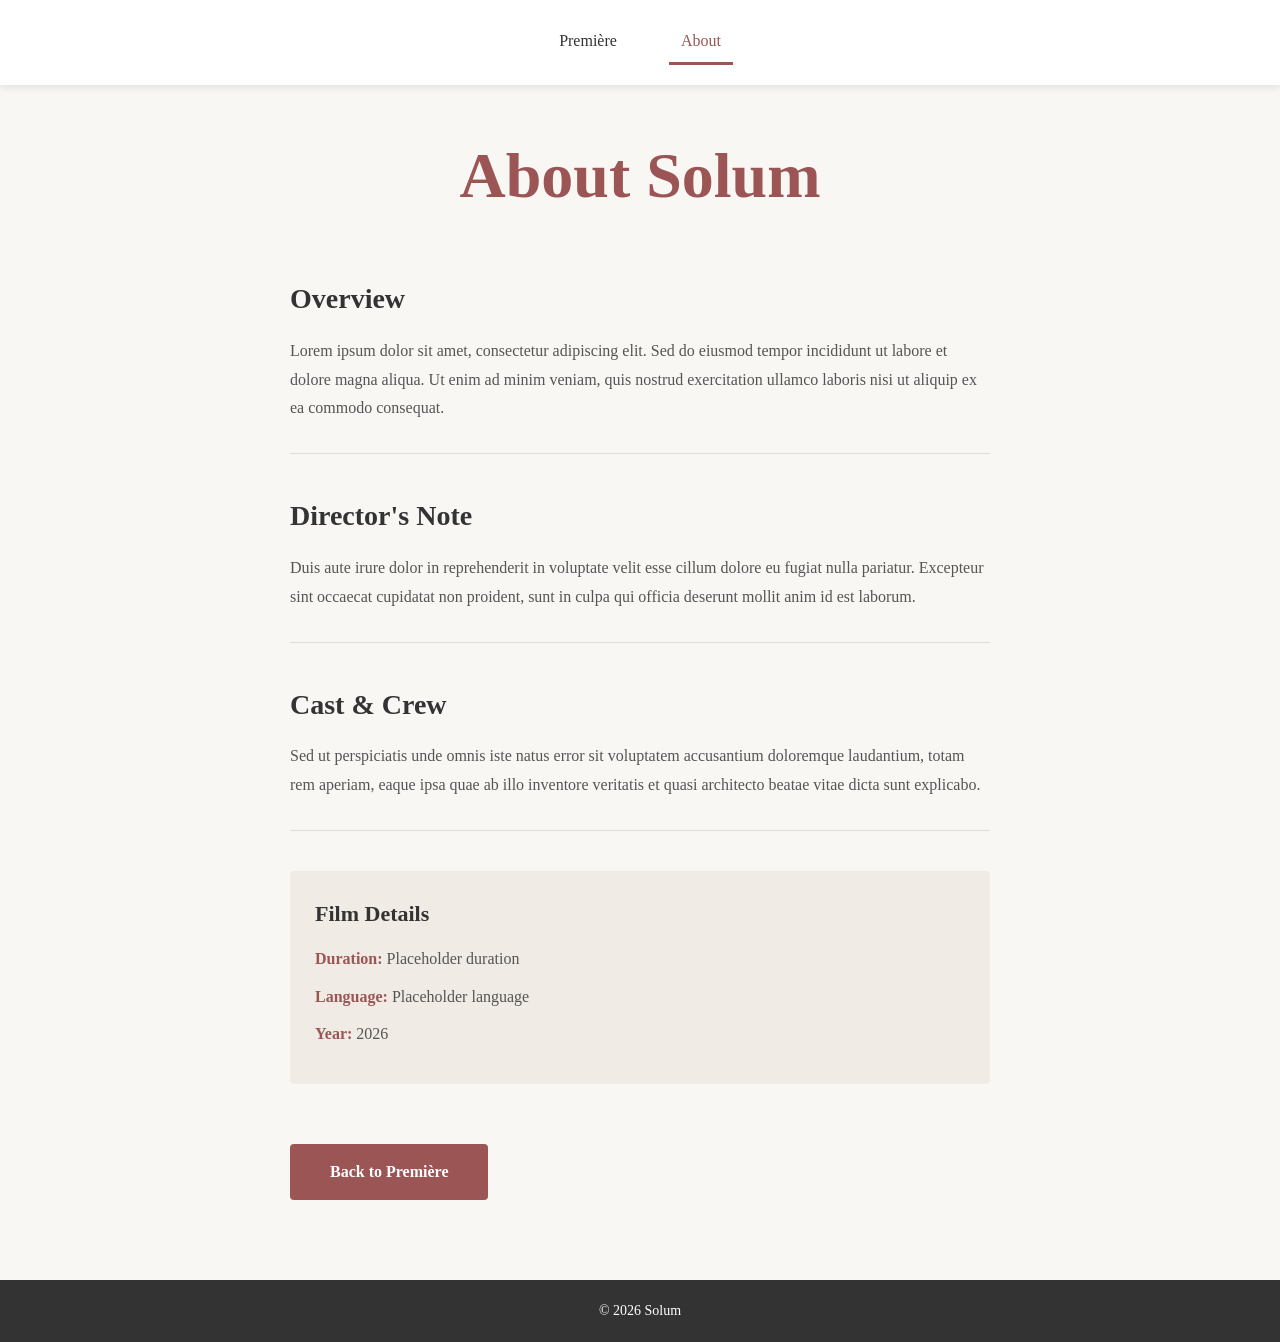
==== html/info.html @ c69c438b "Added the html and css files" ====
<!DOCTYPE html>
<html lang="en">
<head>
    <meta charset="UTF-8">
    <meta name="viewport" content="width=device-width, initial-scale=1.0">
    <title>Solum - About</title>
    <link rel="stylesheet" href="styles.css">
</head>
<body>
    <nav class="navbar">
        <div class="nav-container">
            <a href="index.html" class="nav-link">Première</a>
            <a href="info.html" class="nav-link active">About</a>
        </div>
    </nav>

    <div class="container info-page">
        <div class="info-content">
            <h1 class="page-title">About Solum</h1>
            
            <section class="info-section">
                <h2>Overview</h2>
                <p>
                    Lorem ipsum dolor sit amet, consectetur adipiscing elit. Sed do eiusmod tempor incididunt ut labore 
                    et dolore magna aliqua. Ut enim ad minim veniam, quis nostrud exercitation ullamco laboris nisi ut 
                    aliquip ex ea commodo consequat.
                </p>
            </section>

            <section class="info-section">
                <h2>Director's Note</h2>
                <p>
                    Duis aute irure dolor in reprehenderit in voluptate velit esse cillum dolore eu fugiat nulla pariatur. 
                    Excepteur sint occaecat cupidatat non proident, sunt in culpa qui officia deserunt mollit anim id est laborum.
                </p>
            </section>

            <section class="info-section">
                <h2>Cast & Crew</h2>
                <p>
                    Sed ut perspiciatis unde omnis iste natus error sit voluptatem accusantium doloremque laudantium, 
                    totam rem aperiam, eaque ipsa quae ab illo inventore veritatis et quasi architecto beatae vitae dicta sunt explicabo.
                </p>
            </section>

            <section class="info-section info-credits">
                <h3>Film Details</h3>
                <ul>
                    <li><strong>Duration:</strong> Placeholder duration</li>
                    <li><strong>Language:</strong> Placeholder language</li>
                    <li><strong>Year:</strong> 2026</li>
                </ul>
            </section>

            <a href="index.html" class="cta-button">Back to Première</a>
        </div>
    </div>

    <footer class="footer">
        <p>&copy; 2026 Solum</p>
    </footer>
</body>
</html>
---- html/styles.css ----
* {
    margin: 0;
    padding: 0;
    box-sizing: border-box;
}

body {
    font-family: 'Georgia', 'Garamond', serif;
    color: #333;
    background-color: #f9f7f4;
    line-height: 1.6;
}

.navbar {
    background-color: #fff;
    box-shadow: 0 2px 8px rgba(0, 0, 0, 0.1);
    position: sticky;
    top: 0;
    z-index: 100;
}

.nav-container {
    max-width: 1000px;
    margin: 0 auto;
    display: flex;
    justify-content: center;
    gap: 40px;
    padding: 20px;
}

.nav-link {
    text-decoration: none;
    color: #333;
    font-size: 16px;
    font-weight: 500;
    padding: 8px 12px;
    border-bottom: 3px solid transparent;
    transition: all 0.3s ease;
}

.nav-link:hover {
    color: #9B5555;
}

.nav-link.active {
    color: #9B5555;
    border-bottom-color: #9B5555;
}

.container {
    max-width: 1000px;
    margin: 0 auto;
    padding: 40px 20px;
    min-height: calc(100vh - 200px);
}

/* Premiere Page Styles */
.premiere-page {
    display: flex;
    align-items: center;
    justify-content: center;
}

.premiere-content {
    text-align: center;
    width: 100%;
}

.logo-section {
    margin-bottom: 60px;
}

.solum-logo {
    font-size: 120px;
    font-weight: bold;
    color: #9B5555;
    text-shadow: 2px 2px 4px rgba(0, 0, 0, 0.1);
    letter-spacing: 8px;
    font-family: 'Arial', sans-serif;
    text-transform: uppercase;
    margin-bottom: 40px;
}

.premiere-info {
    margin-bottom: 50px;
}

.section-label {
    font-size: 24px;
    color: #666;
    font-weight: normal;
    margin-bottom: 20px;
    letter-spacing: 2px;
    text-transform: uppercase;
}

.date-main {
    font-size: 72px;
    color: #9B5555;
    font-weight: bold;
    margin-bottom: 15px;
    font-family: 'Georgia', serif;
}

.day {
    font-size: 20px;
    color: #666;
    text-transform: lowercase;
    letter-spacing: 2px;
}

.event-details {
    margin-bottom: 50px;
}

.detail-box {
    margin-bottom: 30px;
}

.location-title {
    font-size: 28px;
    color: #333;
    margin-bottom: 10px;
    font-weight: 600;
}

.times {
    font-size: 18px;
    color: #666;
    letter-spacing: 1px;
}

.location-label {
    font-size: 20px;
    color: #9B5555;
    font-weight: normal;
}

.cta-button {
    display: inline-block;
    padding: 15px 40px;
    background-color: #9B5555;
    color: white;
    text-decoration: none;
    border-radius: 4px;
    font-size: 16px;
    font-weight: 600;
    transition: all 0.3s ease;
    margin-top: 20px;
}

.cta-button:hover {
    background-color: #7a4444;
    transform: translateY(-2px);
    box-shadow: 0 4px 12px rgba(155, 85, 85, 0.3);
}

/* Info Page Styles */
.info-page {
    background-color: #f9f7f4;
}

.info-content {
    max-width: 700px;
    margin: 0 auto;
}

.page-title {
    font-size: 64px;
    color: #9B5555;
    margin-bottom: 50px;
    text-align: center;
    font-weight: bold;
}

.info-section {
    margin-bottom: 40px;
    padding-bottom: 30px;
    border-bottom: 1px solid #ddd;
}

.info-section:last-of-type {
    border-bottom: none;
}

.info-section h2 {
    font-size: 28px;
    color: #333;
    margin-bottom: 15px;
    font-weight: 600;
}

.info-section h3 {
    font-size: 22px;
    color: #333;
    margin-bottom: 15px;
    font-weight: 600;
}

.info-section p {
    font-size: 16px;
    color: #555;
    line-height: 1.8;
}

.info-credits {
    background-color: #f0ebe5;
    padding: 25px;
    border-radius: 4px;
    border: none;
}

.info-credits ul {
    list-style: none;
    margin-top: 15px;
}

.info-credits li {
    margin-bottom: 12px;
    font-size: 16px;
    color: #555;
}

.info-credits strong {
    color: #9B5555;
    font-weight: 600;
}

/* Footer */
.footer {
    background-color: #333;
    color: #fff;
    text-align: center;
    padding: 20px;
    margin-top: 40px;
}

.footer p {
    margin: 0;
    font-size: 14px;
}

/* Responsive Design */
@media (max-width: 768px) {
    .solum-logo {
        font-size: 80px;
        letter-spacing: 4px;
    }

    .date-main {
        font-size: 48px;
    }

    .page-title {
        font-size: 42px;
    }

    .nav-container {
        gap: 20px;
    }

    .nav-link {
        font-size: 14px;
    }

    .premiere-content {
        padding: 20px;
    }

    .info-content {
        padding: 0 20px;
    }

    .info-section h2 {
        font-size: 24px;
    }

    .location-title {
        font-size: 24px;
    }
}

@media (max-width: 480px) {
    .solum-logo {
        font-size: 60px;
        letter-spacing: 2px;
    }

    .date-main {
        font-size: 36px;
    }

    .page-title {
        font-size: 32px;
    }

    .nav-container {
        gap: 15px;
        padding: 15px;
    }

    .nav-link {
        font-size: 12px;
    }
}
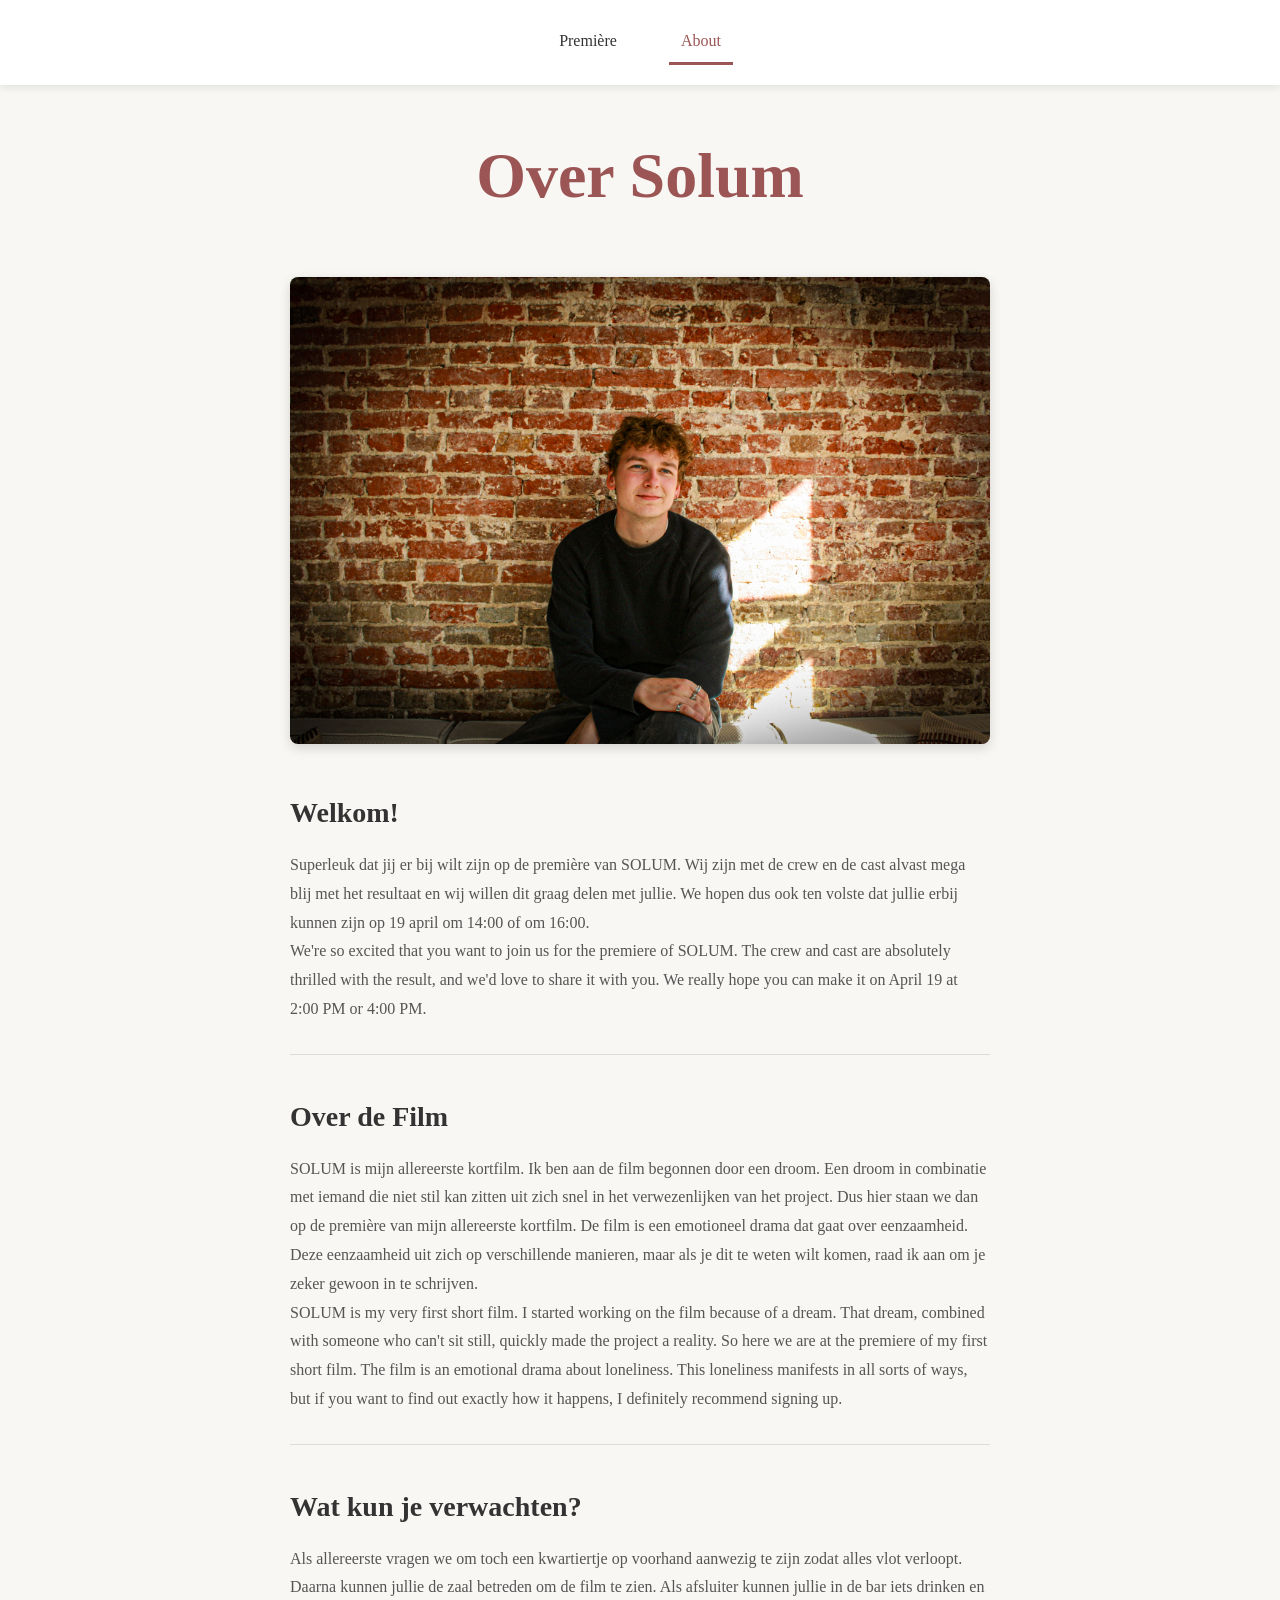
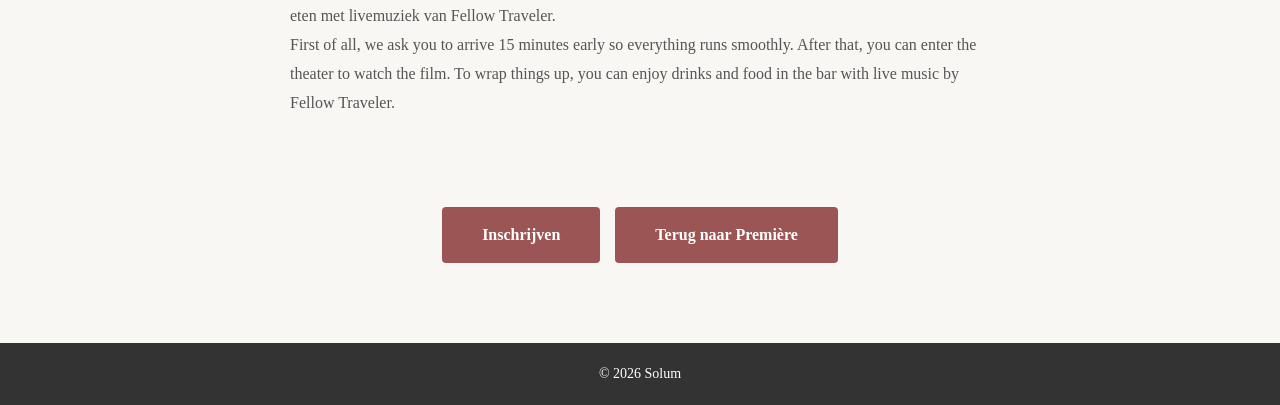
==== commit b46a0b22: "commit message" ====
--- a/html/info.html
+++ b/html/info.html
@@ -16,43 +16,46 @@
 
     <div class="container info-page">
         <div class="info-content">
-            <h1 class="page-title">About Solum</h1>
+            <h1 class="page-title">Over Solum</h1>
+            
+            <div class="info-image-section">
+                <img src="../photos/fotoSolumn2.jpg" alt="Solum Film" class="info-image">
+            </div>
             
             <section class="info-section">
-                <h2>Overview</h2>
+                <h2>Welkom!</h2>
                 <p>
-                    Lorem ipsum dolor sit amet, consectetur adipiscing elit. Sed do eiusmod tempor incididunt ut labore 
-                    et dolore magna aliqua. Ut enim ad minim veniam, quis nostrud exercitation ullamco laboris nisi ut 
-                    aliquip ex ea commodo consequat.
+                    Superleuk dat jij er bij wilt zijn op de première van SOLUM. Wij zijn met de crew en de cast alvast mega blij met het resultaat en wij willen dit graag delen met jullie. We hopen dus ook ten volste dat jullie erbij kunnen zijn op 19 april om 14:00 of om 16:00.
+                </p>
+                <p>
+                    We're so excited that you want to join us for the premiere of SOLUM. The crew and cast are absolutely thrilled with the result, and we'd love to share it with you. We really hope you can make it on April 19 at 2:00 PM or 4:00 PM.
                 </p>
             </section>
 
             <section class="info-section">
-                <h2>Director's Note</h2>
+                <h2>Over de Film</h2>
                 <p>
-                    Duis aute irure dolor in reprehenderit in voluptate velit esse cillum dolore eu fugiat nulla pariatur. 
-                    Excepteur sint occaecat cupidatat non proident, sunt in culpa qui officia deserunt mollit anim id est laborum.
+                    SOLUM is mijn allereerste kortfilm. Ik ben aan de film begonnen door een droom. Een droom in combinatie met iemand die niet stil kan zitten uit zich snel in het verwezenlijken van het project. Dus hier staan we dan op de première van mijn allereerste kortfilm. De film is een emotioneel drama dat gaat over eenzaamheid. Deze eenzaamheid uit zich op verschillende manieren, maar als je dit te weten wilt komen, raad ik aan om je zeker gewoon in te schrijven.
+                </p>
+                <p>
+                    SOLUM is my very first short film. I started working on the film because of a dream. That dream, combined with someone who can't sit still, quickly made the project a reality. So here we are at the premiere of my first short film. The film is an emotional drama about loneliness. This loneliness manifests in all sorts of ways, but if you want to find out exactly how it happens, I definitely recommend signing up.
                 </p>
             </section>
 
             <section class="info-section">
-                <h2>Cast & Crew</h2>
+                <h2>Wat kun je verwachten?</h2>
                 <p>
-                    Sed ut perspiciatis unde omnis iste natus error sit voluptatem accusantium doloremque laudantium, 
-                    totam rem aperiam, eaque ipsa quae ab illo inventore veritatis et quasi architecto beatae vitae dicta sunt explicabo.
+                    Als allereerste vragen we om toch een kwartiertje op voorhand aanwezig te zijn zodat alles vlot verloopt. Daarna kunnen jullie de zaal betreden om de film te zien. Als afsluiter kunnen jullie in de bar iets drinken en eten met livemuziek van Fellow Traveler.
+                </p>
+                <p>
+                    First of all, we ask you to arrive 15 minutes early so everything runs smoothly. After that, you can enter the theater to watch the film. To wrap things up, you can enjoy drinks and food in the bar with live music by Fellow Traveler.
                 </p>
             </section>
 
-            <section class="info-section info-credits">
-                <h3>Film Details</h3>
-                <ul>
-                    <li><strong>Duration:</strong> Placeholder duration</li>
-                    <li><strong>Language:</strong> Placeholder language</li>
-                    <li><strong>Year:</strong> 2026</li>
-                </ul>
-            </section>
-
-            <a href="index.html" class="cta-button">Back to Première</a>
+            <div class="button-container">
+                <a href="https://docs.google.com/forms/d/e/1FAIpQLSdYB4UhrbzXj-QaIYaKvRNuQSHkZJpy-KOoApPtfoA7XY-EGg/viewform?usp=header" target="_blank" class="cta-button cta-signup">Inschrijven</a>
+                <a href="index.html" class="cta-button">Terug naar Première</a>
+            </div>
         </div>
     </div>
 
--- a/html/styles.css
+++ b/html/styles.css
@@ -59,26 +59,28 @@
     display: flex;
     align-items: center;
     justify-content: center;
+    background: linear-gradient(rgba(0, 0, 0, 0.4), rgba(0, 0, 0, 0.4)), url('../photos/fotoSolumn.jpg') center/cover no-repeat fixed;
+    min-height: 100vh;
+    color: white;
 }
 
 .premiere-content {
     text-align: center;
     width: 100%;
+    text-shadow: 2px 2px 8px rgba(0, 0, 0, 0.5);
 }
 
 .logo-section {
     margin-bottom: 60px;
-}
-
-.solum-logo {
-    font-size: 120px;
-    font-weight: bold;
-    color: #9B5555;
-    text-shadow: 2px 2px 4px rgba(0, 0, 0, 0.1);
-    letter-spacing: 8px;
-    font-family: 'Arial', sans-serif;
-    text-transform: uppercase;
-    margin-bottom: 40px;
+    margin-top: -80px;
+}
+
+.solum-logo-img {
+    max-width: 300px;
+    height: auto;
+    display: block;
+    margin: 0 auto 40px;
+    filter: drop-shadow(0 0 10px rgba(0, 0, 0, 0.7));
 }
 
 .premiere-info {
@@ -87,7 +89,7 @@
 
 .section-label {
     font-size: 24px;
-    color: #666;
+    color: #fff;
     font-weight: normal;
     margin-bottom: 20px;
     letter-spacing: 2px;
@@ -96,7 +98,7 @@
 
 .date-main {
     font-size: 72px;
-    color: #9B5555;
+    color: #fff;
     font-weight: bold;
     margin-bottom: 15px;
     font-family: 'Georgia', serif;
@@ -104,7 +106,7 @@
 
 .day {
     font-size: 20px;
-    color: #666;
+    color: #fff;
     text-transform: lowercase;
     letter-spacing: 2px;
 }
@@ -119,20 +121,20 @@
 
 .location-title {
     font-size: 28px;
-    color: #333;
+    color: #fff;
     margin-bottom: 10px;
     font-weight: 600;
 }
 
 .times {
     font-size: 18px;
-    color: #666;
+    color: #fff;
     letter-spacing: 1px;
 }
 
 .location-label {
     font-size: 20px;
-    color: #9B5555;
+    color: #fff;
     font-weight: normal;
 }
 
@@ -155,6 +157,22 @@
     box-shadow: 0 4px 12px rgba(155, 85, 85, 0.3);
 }
 
+.button-container {
+    display: flex;
+    gap: 15px;
+    justify-content: center;
+    flex-wrap: wrap;
+    margin-top: 30px;
+}
+
+.cta-signup {
+    background-color: #9B5555;
+}
+
+.cta-signup:hover {
+    background-color: #7a4444;
+}
+
 /* Info Page Styles */
 .info-page {
     background-color: #f9f7f4;
@@ -173,6 +191,18 @@
     font-weight: bold;
 }
 
+.info-image-section {
+    margin-bottom: 40px;
+    text-align: center;
+}
+
+.info-image {
+    max-width: 100%;
+    height: auto;
+    border-radius: 8px;
+    box-shadow: 0 4px 12px rgba(0, 0, 0, 0.15);
+}
+
 .info-section {
     margin-bottom: 40px;
     padding-bottom: 30px;
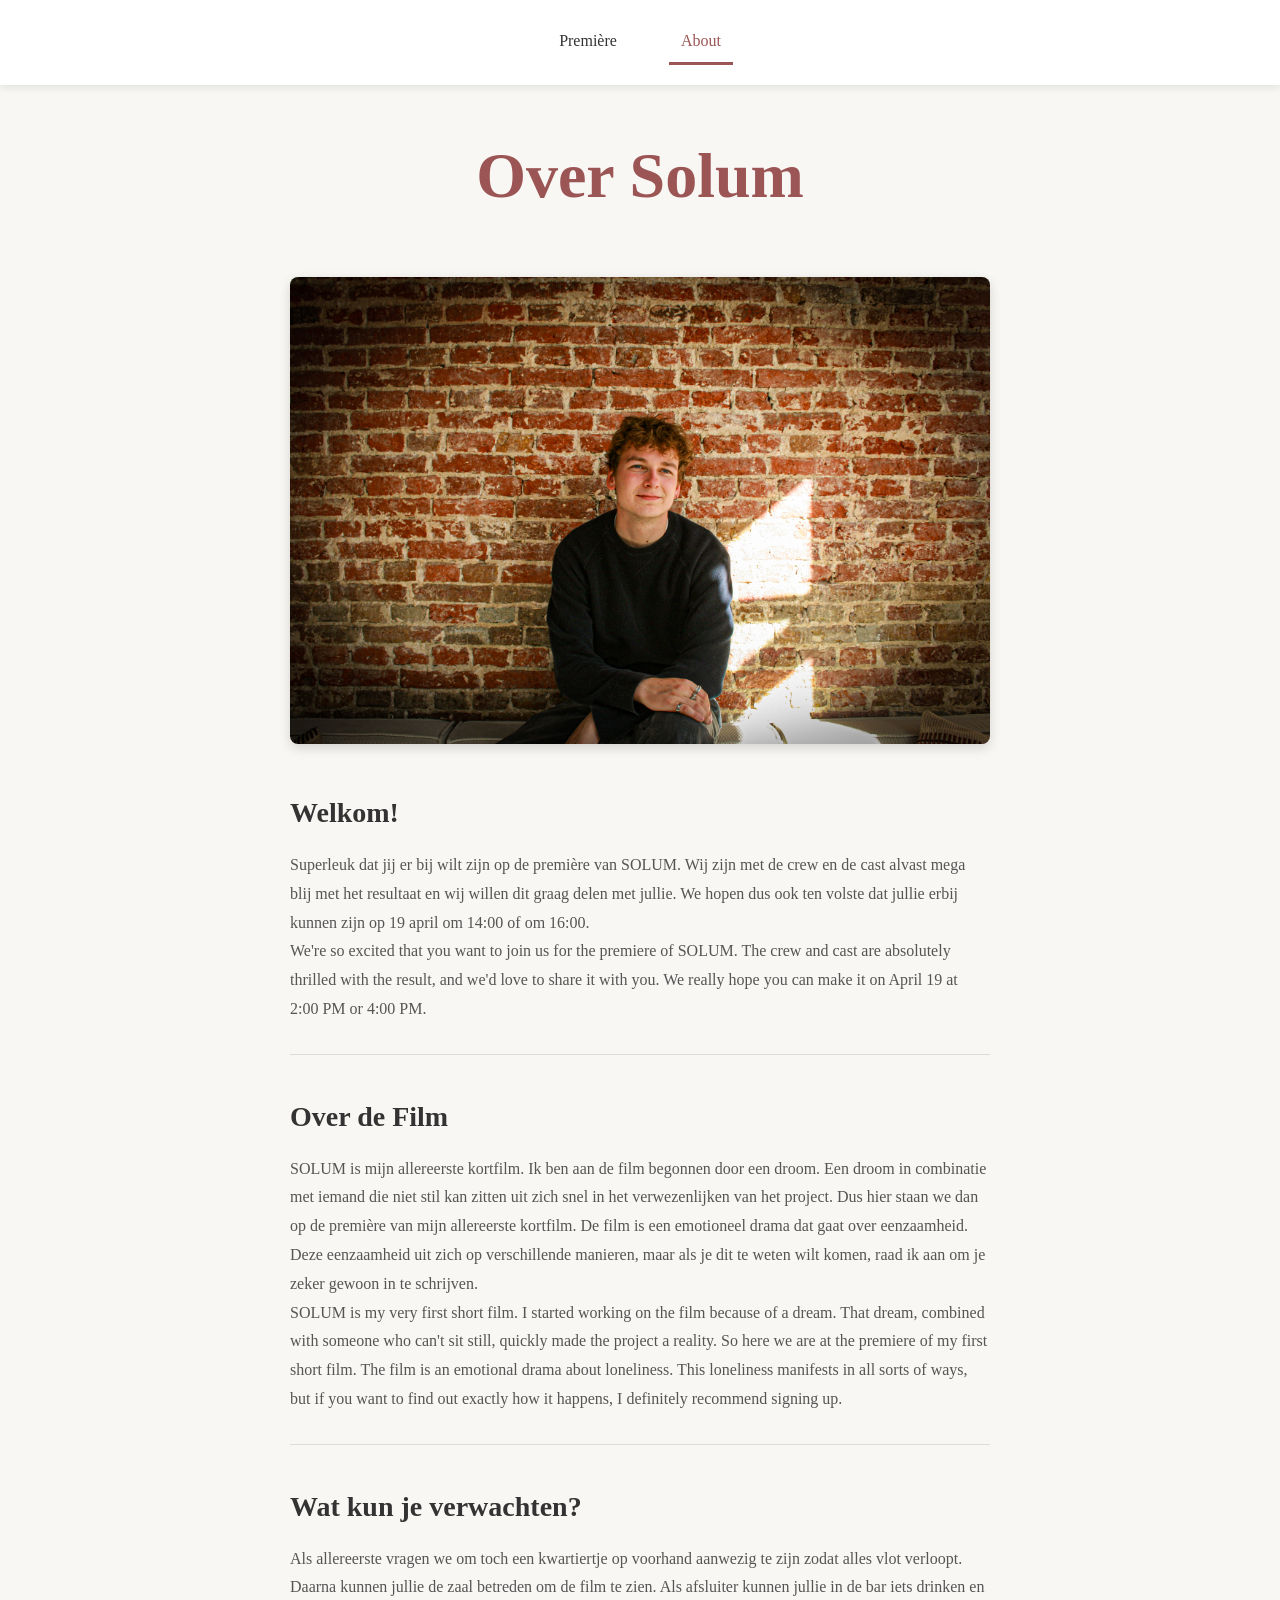
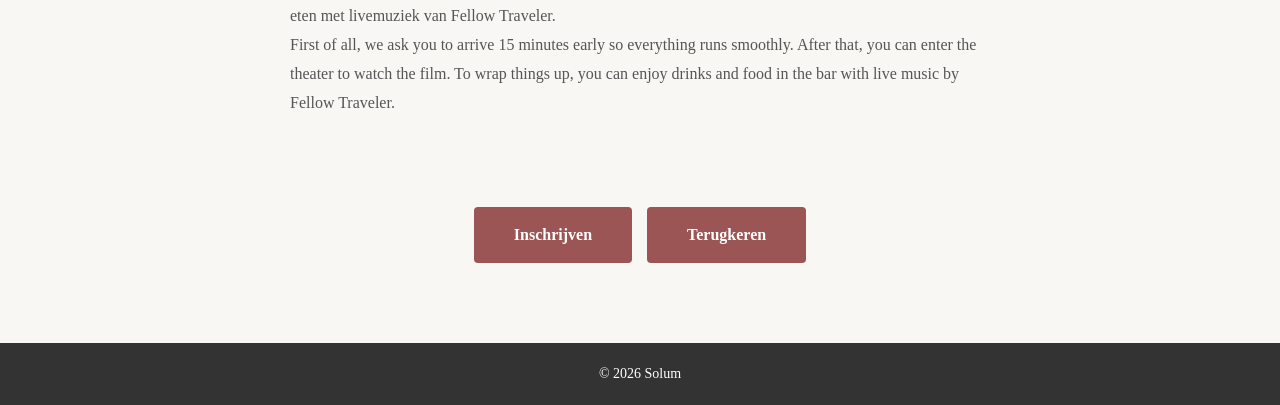
==== commit 19b2ae25: "Commit message" ====
--- a/html/info.html
+++ b/html/info.html
@@ -54,7 +54,7 @@
 
             <div class="button-container">
                 <a href="https://docs.google.com/forms/d/e/1FAIpQLSdYB4UhrbzXj-QaIYaKvRNuQSHkZJpy-KOoApPtfoA7XY-EGg/viewform?usp=header" target="_blank" class="cta-button cta-signup">Inschrijven</a>
-                <a href="index.html" class="cta-button">Terug naar Première</a>
+                <a href="index.html" class="cta-button">Terugkeren</a>
             </div>
         </div>
     </div>
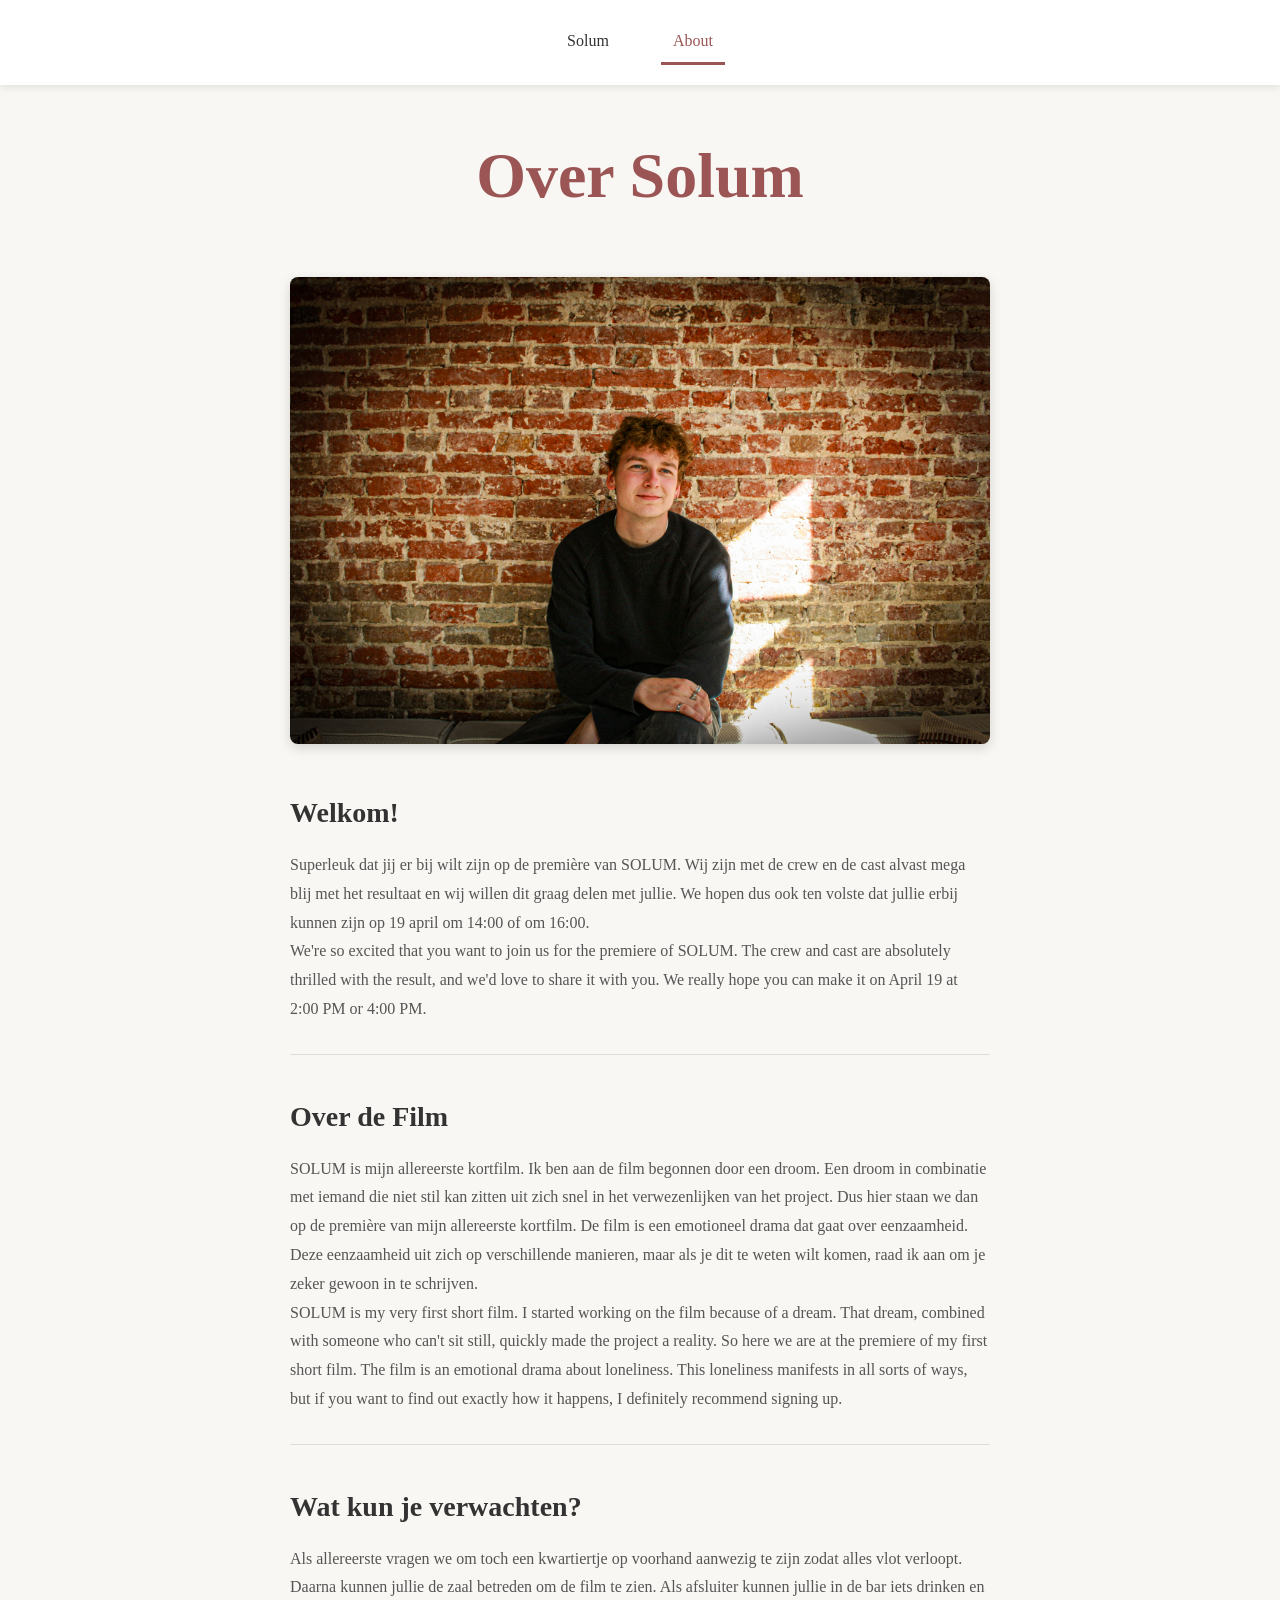
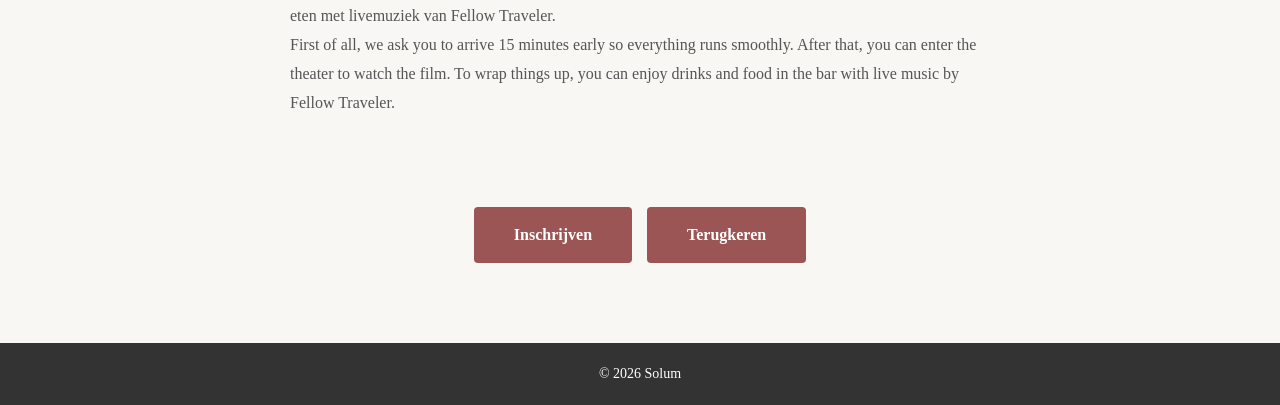
==== commit 658df431: "Commit message" ====
--- a/html/info.html
+++ b/html/info.html
@@ -9,7 +9,7 @@
 <body>
     <nav class="navbar">
         <div class="nav-container">
-            <a href="index.html" class="nav-link">Première</a>
+            <a href="index.html" class="nav-link">Solum</a>
             <a href="info.html" class="nav-link active">About</a>
         </div>
     </nav>
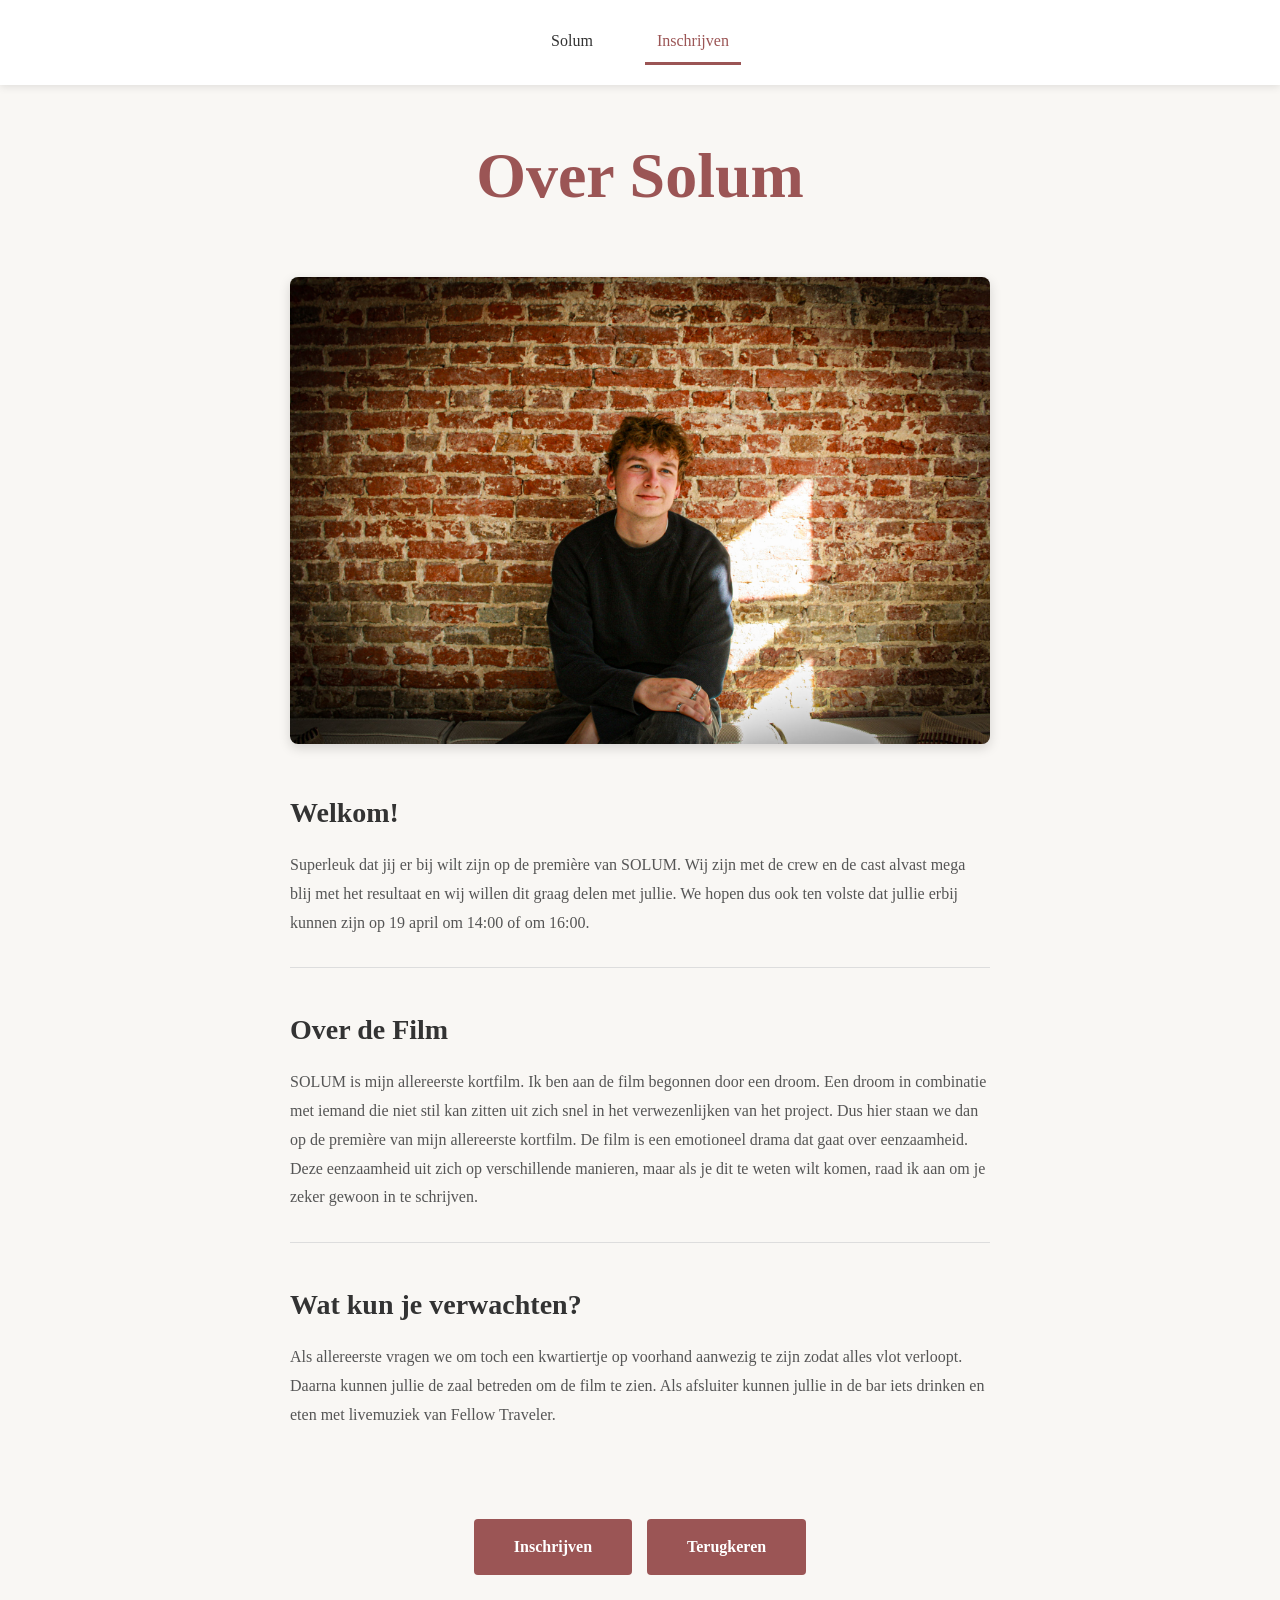
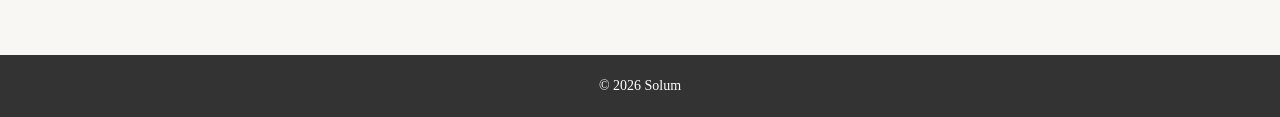
==== commit 822cbefa: "Commit message" ====
--- a/html/info.html
+++ b/html/info.html
@@ -10,7 +10,7 @@
     <nav class="navbar">
         <div class="nav-container">
             <a href="index.html" class="nav-link">Solum</a>
-            <a href="info.html" class="nav-link active">About</a>
+            <a href="info.html" class="nav-link active">Inschrijven</a>
         </div>
     </nav>
 
@@ -27,9 +27,6 @@
                 <p>
                     Superleuk dat jij er bij wilt zijn op de première van SOLUM. Wij zijn met de crew en de cast alvast mega blij met het resultaat en wij willen dit graag delen met jullie. We hopen dus ook ten volste dat jullie erbij kunnen zijn op 19 april om 14:00 of om 16:00.
                 </p>
-                <p>
-                    We're so excited that you want to join us for the premiere of SOLUM. The crew and cast are absolutely thrilled with the result, and we'd love to share it with you. We really hope you can make it on April 19 at 2:00 PM or 4:00 PM.
-                </p>
             </section>
 
             <section class="info-section">
@@ -37,18 +34,12 @@
                 <p>
                     SOLUM is mijn allereerste kortfilm. Ik ben aan de film begonnen door een droom. Een droom in combinatie met iemand die niet stil kan zitten uit zich snel in het verwezenlijken van het project. Dus hier staan we dan op de première van mijn allereerste kortfilm. De film is een emotioneel drama dat gaat over eenzaamheid. Deze eenzaamheid uit zich op verschillende manieren, maar als je dit te weten wilt komen, raad ik aan om je zeker gewoon in te schrijven.
                 </p>
-                <p>
-                    SOLUM is my very first short film. I started working on the film because of a dream. That dream, combined with someone who can't sit still, quickly made the project a reality. So here we are at the premiere of my first short film. The film is an emotional drama about loneliness. This loneliness manifests in all sorts of ways, but if you want to find out exactly how it happens, I definitely recommend signing up.
-                </p>
             </section>
 
             <section class="info-section">
                 <h2>Wat kun je verwachten?</h2>
                 <p>
                     Als allereerste vragen we om toch een kwartiertje op voorhand aanwezig te zijn zodat alles vlot verloopt. Daarna kunnen jullie de zaal betreden om de film te zien. Als afsluiter kunnen jullie in de bar iets drinken en eten met livemuziek van Fellow Traveler.
-                </p>
-                <p>
-                    First of all, we ask you to arrive 15 minutes early so everything runs smoothly. After that, you can enter the theater to watch the film. To wrap things up, you can enjoy drinks and food in the bar with live music by Fellow Traveler.
                 </p>
             </section>
 
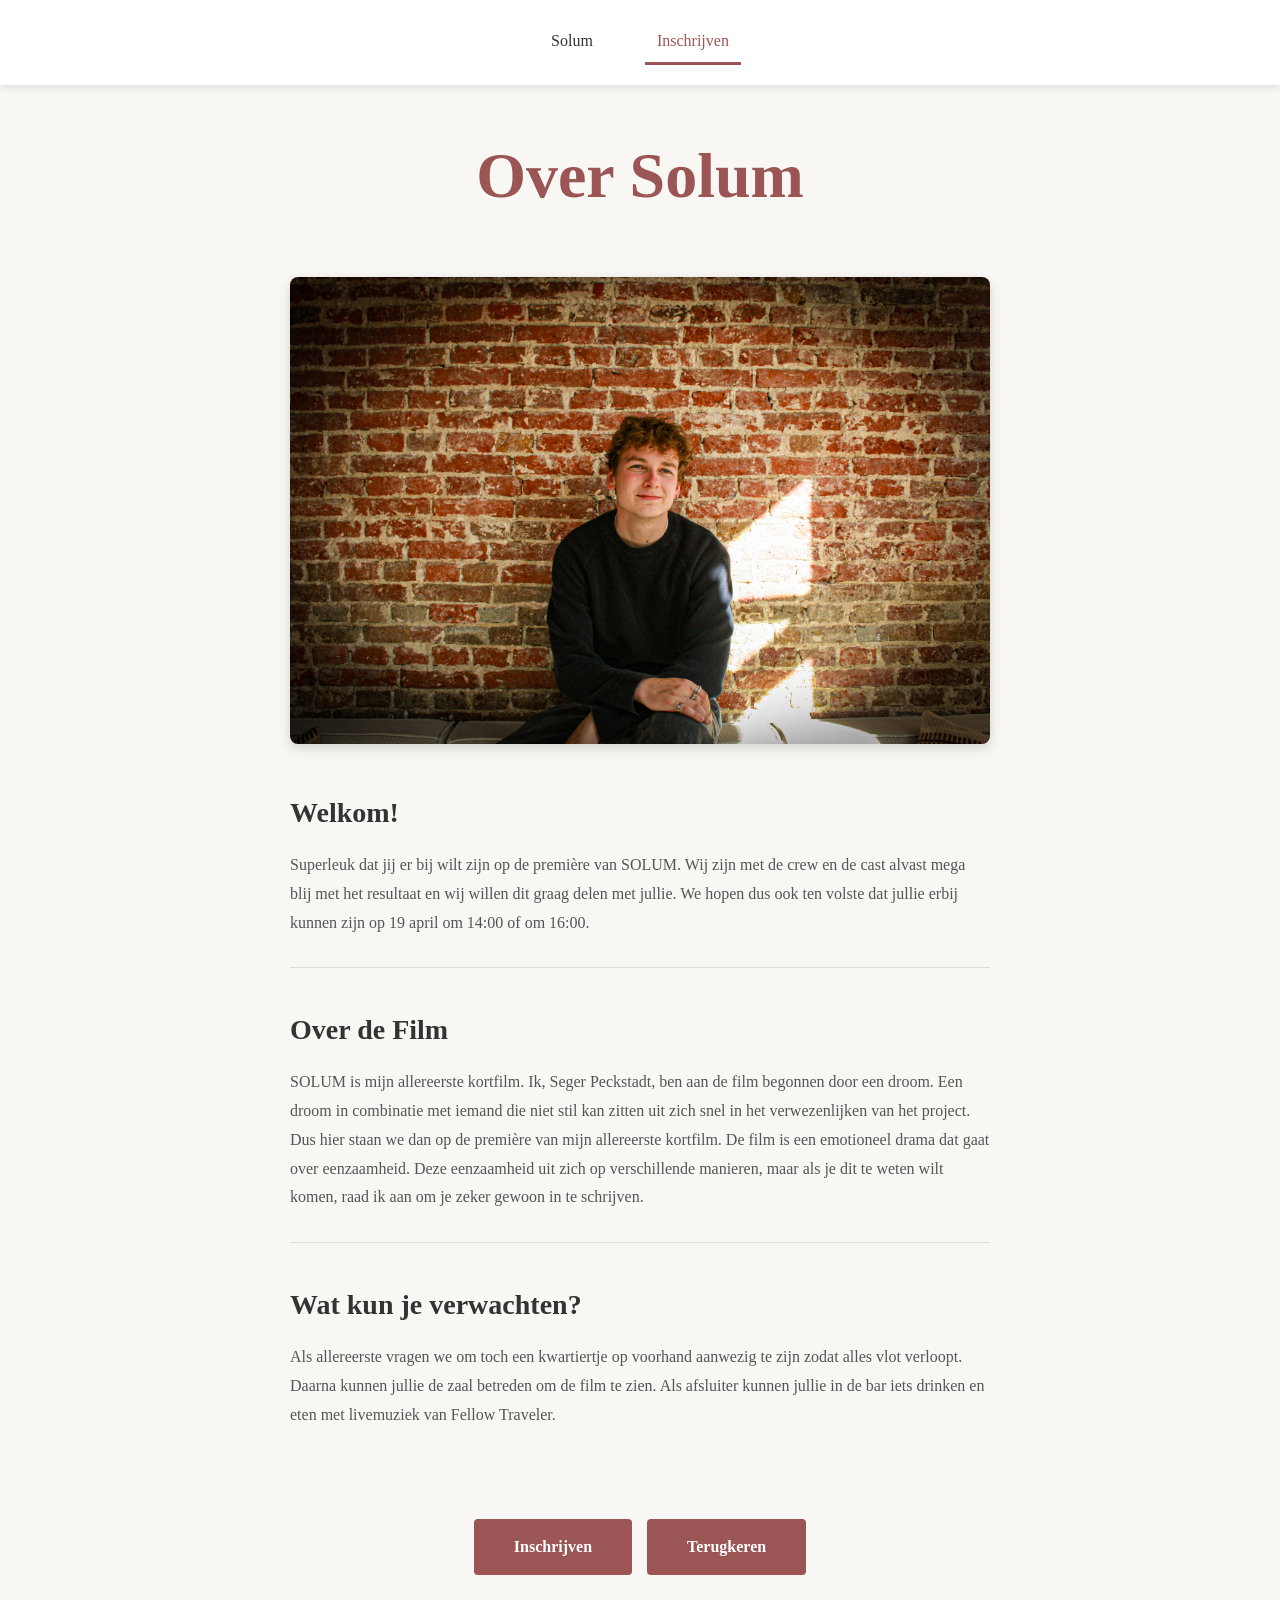
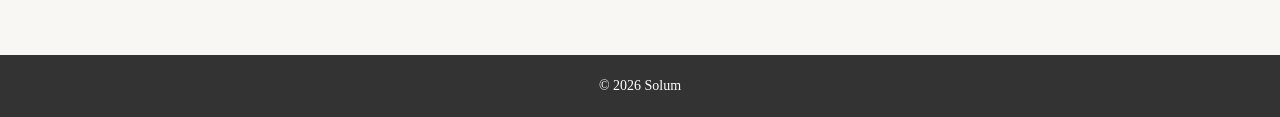
==== commit f2fc552c: "Update info.html" ====
--- a/html/info.html
+++ b/html/info.html
@@ -32,7 +32,7 @@
             <section class="info-section">
                 <h2>Over de Film</h2>
                 <p>
-                    SOLUM is mijn allereerste kortfilm. Ik ben aan de film begonnen door een droom. Een droom in combinatie met iemand die niet stil kan zitten uit zich snel in het verwezenlijken van het project. Dus hier staan we dan op de première van mijn allereerste kortfilm. De film is een emotioneel drama dat gaat over eenzaamheid. Deze eenzaamheid uit zich op verschillende manieren, maar als je dit te weten wilt komen, raad ik aan om je zeker gewoon in te schrijven.
+                    SOLUM is mijn allereerste kortfilm. Ik, Seger Peckstadt, ben aan de film begonnen door een droom. Een droom in combinatie met iemand die niet stil kan zitten uit zich snel in het verwezenlijken van het project. Dus hier staan we dan op de première van mijn allereerste kortfilm. De film is een emotioneel drama dat gaat over eenzaamheid. Deze eenzaamheid uit zich op verschillende manieren, maar als je dit te weten wilt komen, raad ik aan om je zeker gewoon in te schrijven.
                 </p>
             </section>
 
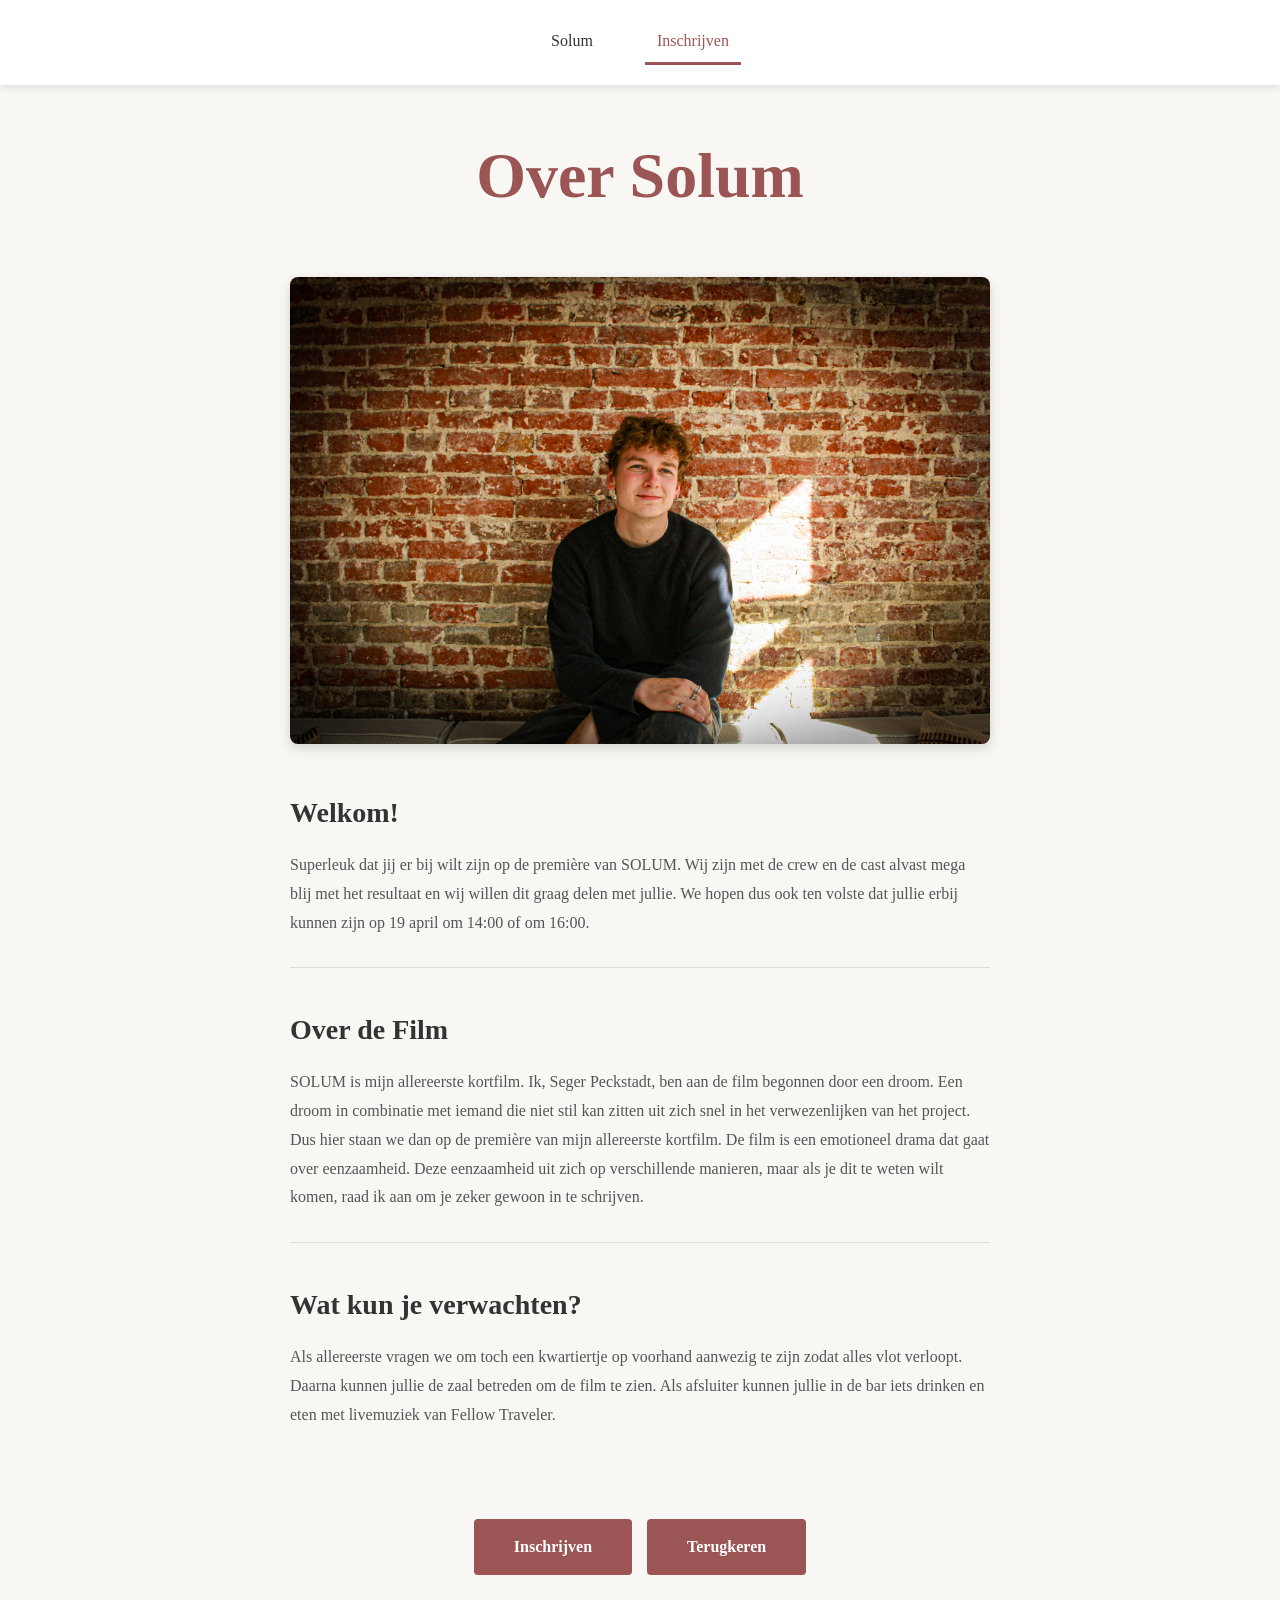
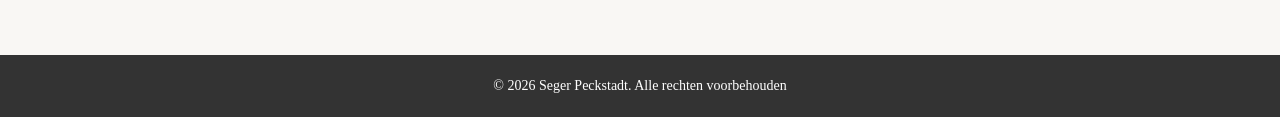
==== commit da246d95: "Update info.html Update van de copyright shizzle op de info pagina" ====
--- a/html/info.html
+++ b/html/info.html
@@ -51,7 +51,7 @@
     </div>
 
     <footer class="footer">
-        <p>&copy; 2026 Solum</p>
+        <p>&copy; 2026 Seger Peckstadt. Alle rechten voorbehouden</p>
     </footer>
 </body>
 </html>
